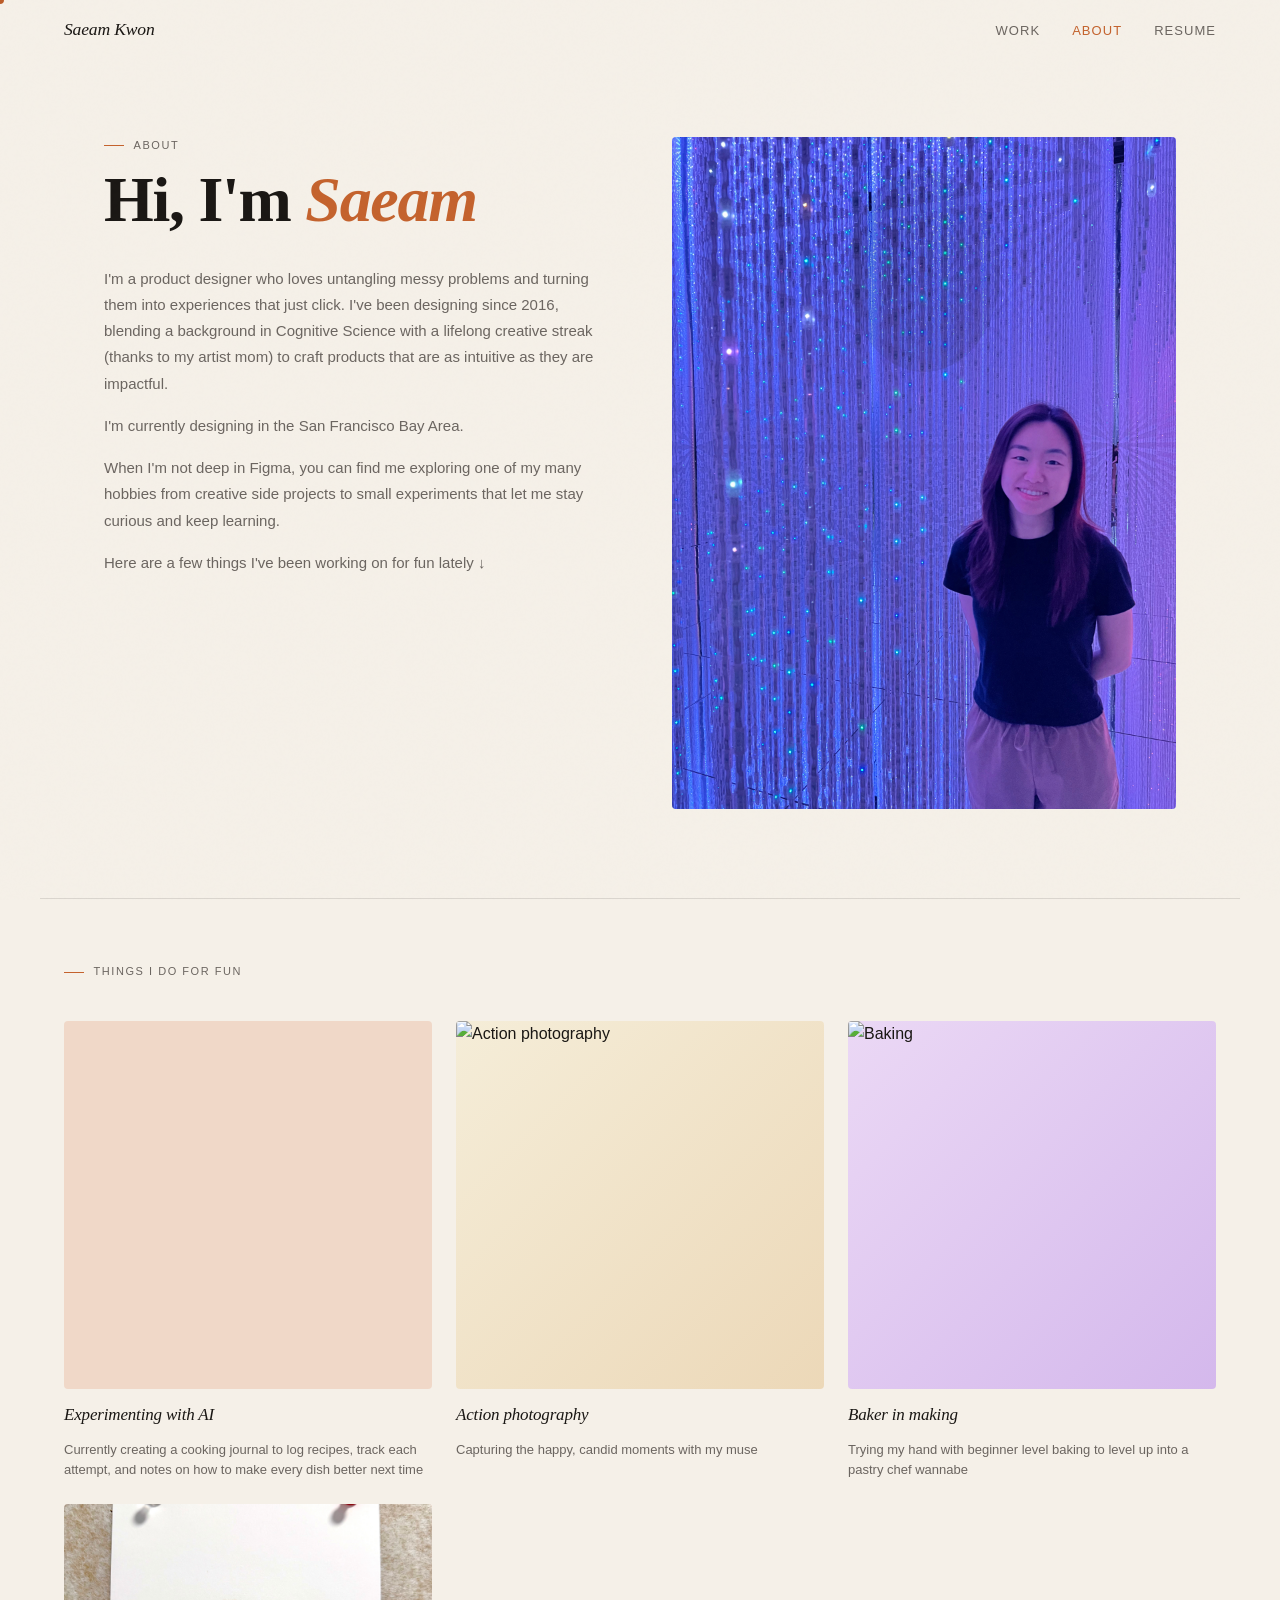
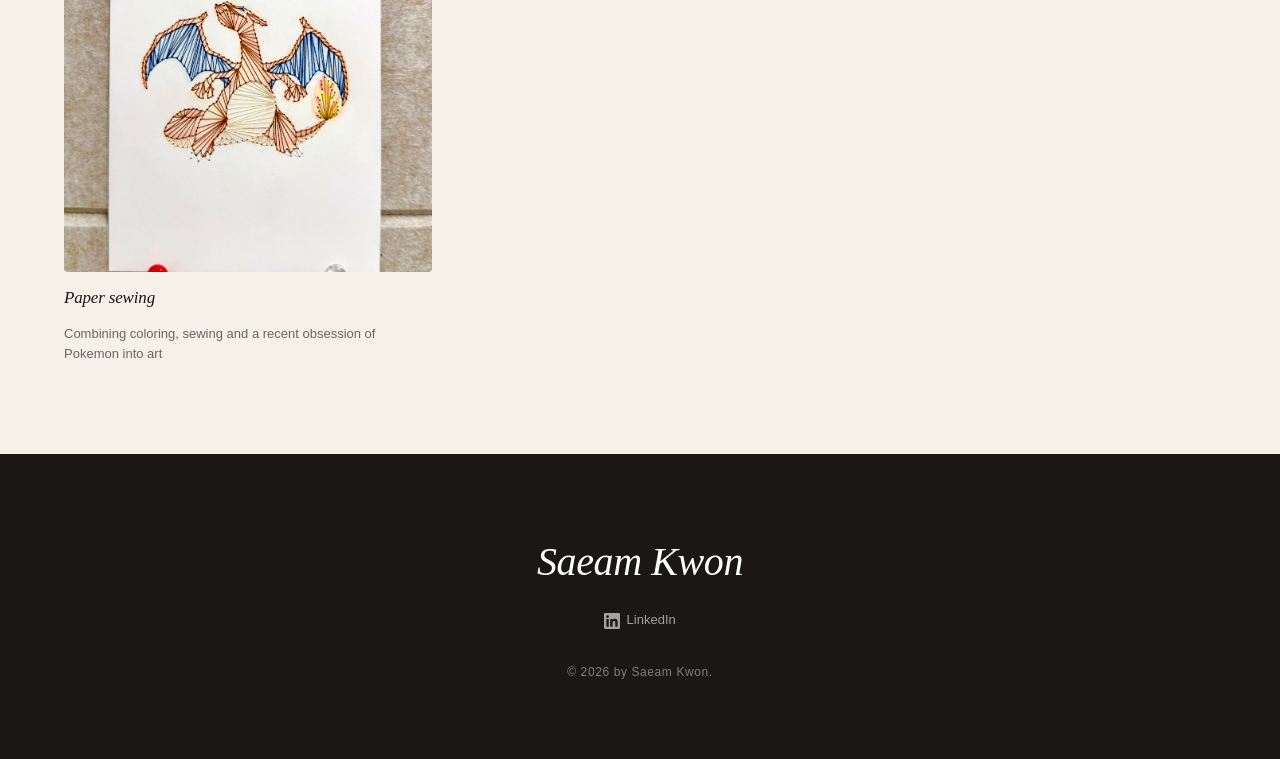
==== about/index.html @ 6da17769 "Convert SPA to multi-page static site with SEO optimization Split the single-page app into separate " ====
<!DOCTYPE html>
<html lang="en">
<head>
<meta charset="UTF-8" />
<meta name="viewport" content="width=device-width, initial-scale=1.0" />
<!-- Google tag (gtag.js) -->
<script async src="https://www.googletagmanager.com/gtag/js?id=G-J75JJMD9X3"></script>
<script>
  window.dataLayer = window.dataLayer || [];
  function gtag(){dataLayer.push(arguments);}
  gtag('js', new Date());
  gtag('config', 'G-J75JJMD9X3');
</script>
<title>About — Saeam Kwon, Product Designer</title>
<meta name="description" content="Product designer specializing in scalable complex product systems with a focus on data-heavy workflows and enterprise platforms. Based in the San Francisco Bay Area.">
<meta property="og:title" content="About — Saeam Kwon, Product Designer">
<meta property="og:description" content="Product designer specializing in scalable complex product systems with a focus on data-heavy workflows and enterprise platforms.">
<meta property="og:url" content="https://saeamkwon.com/about">
<meta property="og:type" content="website">
<link rel="canonical" href="https://saeamkwon.com/about">
<link rel="icon" type="image/svg+xml" href="../assets/favicon.svg">
<link rel="stylesheet" href="../styles/main.css">
</head>
<body>

<div class="cursor" id="cursor"></div>

<div class="mobile-menu" id="mobileMenu">
  <a href="/">Work</a>
  <a href="/about">About</a>
  <a href="https://www.dropbox.com/scl/fi/acd9gxkntgel7m8eg4yvk/Kwon_Saeam_Product_Designer_Resume.pdf?rlkey=7f3dukywzlxysol39kkq1huh7&st=8g2768sp&dl=0" target="_blank">Resume</a>
</div>

<nav id="mainNav">
  <a class="nav-logo" href="/">Saeam Kwon</a>
  <ul class="nav-links">
    <li><a href="/" id="navWork">Work</a></li>
    <li><a href="/about" id="navAbout" class="active">About</a></li>
    <li><a href="https://www.dropbox.com/scl/fi/acd9gxkntgel7m8eg4yvk/Kwon_Saeam_Product_Designer_Resume.pdf?rlkey=7f3dukywzlxysol39kkq1huh7&st=8g2768sp&dl=0" target="_blank">Resume</a></li>
  </ul>
  <button class="hamburger" id="hamburger" aria-label="Menu">
    <span></span><span></span><span></span>
  </button>
</nav>

  <div class="about-hero">
    <div class="about-text-col">
      <div class="section-label" style="margin-top:0">About</div>
      <h1 class="about-headline">Hi, I'm <em>Saeam</em></h1>
      <div class="about-body">
        <p>I'm a product designer who loves untangling messy problems and turning them into experiences that just click. I've been designing since 2016, blending a background in Cognitive Science with a lifelong creative streak (thanks to my artist mom) to craft products that are as intuitive as they are impactful.</p>
        <p>I'm currently designing in the San Francisco Bay Area.</p>
        <p>When I'm not deep in Figma, you can find me exploring one of my many hobbies from creative side projects to small experiments that let me stay curious and keep learning.</p>
        <p>Here are a few things I've been working on for fun lately ↓</p>
      </div>
    </div>
    <div class="about-img-col">
      <div class="about-portrait"><img src="images/profile.jpg" alt="Portrait of Saeam Kwon"></div>
    </div>
  </div>

  <div class="divider"></div>

  <section style="padding-top:clamp(3rem,5vw,4rem);padding-bottom:clamp(4rem,7vw,6rem);">
    <div class="section-inner">
      <div class="section-label reveal">Things I do for fun</div>
      <div class="hobbies-grid">

        <div class="hobby-card reveal reveal-delay-1">
          <div class="hobby-img c1"><video src="images/crumb-journal.mov" autoplay loop muted playsinline></video></div>
          <div class="hobby-name">Experimenting with AI</div>
          <div class="hobby-desc">Currently creating a cooking journal to log recipes, track each attempt, and notes on how to make every dish better next time</div>
        </div>

        <div class="hobby-card reveal reveal-delay-2">
          <div class="hobby-img c2"><img src="images/photography.jpg" alt="Action photography"></div>
          <div class="hobby-name">Action photography</div>
          <div class="hobby-desc">Capturing the happy, candid moments with my muse</div>
        </div>

        <div class="hobby-card reveal reveal-delay-3">
          <div class="hobby-img c3"><img src="images/baking.jpeg" alt="Baking"></div>
          <div class="hobby-name">Baker in making</div>
          <div class="hobby-desc">Trying my hand with beginner level baking to level up into a pastry chef wannabe</div>
        </div>

        <div class="hobby-card reveal reveal-delay-2">
          <div class="hobby-img c5"><img src="images/paper-sewing.jpeg" alt="Paper sewing"></div>
          <div class="hobby-name">Paper sewing</div>
          <div class="hobby-desc">Combining coloring, sewing and a recent obsession of Pokemon into art</div>
        </div>

      </div>
    </div>
  </section>

  <footer>
    <div class="footer-name">Saeam Kwon</div>
    <a class="footer-linkedin" href="https://linkedin.com" target="_blank">
      <svg width="16" height="16" viewBox="0 0 24 24" fill="currentColor"><path d="M20.447 20.452h-3.554v-5.569c0-1.328-.027-3.037-1.852-3.037-1.853 0-2.136 1.445-2.136 2.939v5.667H9.351V9h3.414v1.561h.046c.477-.9 1.637-1.85 3.37-1.85 3.601 0 4.267 2.37 4.267 5.455v6.286zM5.337 7.433a2.062 2.062 0 0 1-2.063-2.065 2.064 2.064 0 1 1 2.063 2.065zm1.782 13.019H3.555V9h3.564v11.452zM22.225 0H1.771C.792 0 0 .774 0 1.729v20.542C0 23.227.792 24 1.771 24h20.451C23.2 24 24 23.227 24 22.271V1.729C24 .774 23.2 0 22.222 0h.003z"/></svg>
      LinkedIn
    </a>
    <p class="footer-copy">© 2026 by Saeam Kwon.</p>
  </footer>

<!-- ══════════ LIGHTBOX ══════════ -->
<div class="lightbox-overlay" id="lightboxOverlay">
  <button class="lightbox-close" id="lightboxClose" aria-label="Close">✕</button>
  <div class="lightbox-content" id="lightboxContent"></div>
</div>

<script src="../scripts/main.js"></script>
</body>
</html>
---- styles/main.css ----
/* ─── RESET & VARIABLES ─────────────────────────────────────── */
*, *::before, *::after { box-sizing: border-box; margin: 0; padding: 0; }

:root {
  --cream:  #F5F0E8;
  --ink:    #1A1714;
  --deep:   #CFC4B6;
  --mid:    #6B6560;
  --accent: #C4622D;
  --line:   rgba(26,23,20,0.12);
  --serif:  Georgia, 'Times New Roman', serif;
  --sans:   -apple-system, BlinkMacSystemFont, 'Segoe UI', Helvetica, Arial, sans-serif;
  --nav-h:  60px;
  --marquee-h: 40px;
}

html { scroll-behavior: smooth; }

body {
  font-family: var(--sans);
  background: var(--cream);
  color: var(--ink);
  font-size: 16px;
  line-height: 1.6;
  overflow-x: hidden;
}

/* noise overlay */
body::before {
  content: '';
  position: fixed; inset: 0;
  background-image: url("data:image/svg+xml,%3Csvg viewBox='0 0 200 200' xmlns='http://www.w3.org/2000/svg'%3E%3Cfilter id='n'%3E%3CfeTurbulence type='fractalNoise' baseFrequency='0.85' numOctaves='4' stitchTiles='stitch'/%3E%3C/filter%3E%3Crect width='100%25' height='100%25' filter='url(%23n)' opacity='0.035'/%3E%3C/svg%3E");
  pointer-events: none; z-index: 9999; opacity: .4;
}

::-webkit-scrollbar { width: 3px; }
::-webkit-scrollbar-track { background: var(--cream); }
::-webkit-scrollbar-thumb { background: var(--accent); }

/* ─── NAV ───────────────────────────────────────────────────── */
nav {
  position: fixed; top: 0; left: 0; right: 0;
  height: var(--nav-h);
  display: flex; align-items: center; justify-content: space-between;
  padding: 0 clamp(1.5rem, 5vw, 4rem);
  z-index: 100;
  transition: background .3s, border-color .3s;
  border-bottom: 1px solid transparent;
}
nav.scrolled {
  background: rgba(245,240,232,.94);
  backdrop-filter: blur(14px);
  -webkit-backdrop-filter: blur(14px);
  border-color: var(--line);
}
.nav-logo {
  font-family: var(--serif);
  font-size: 1.1rem; font-style: italic;
  text-decoration: none; color: var(--ink);
  letter-spacing: -.01em;
}
.nav-links { display: flex; gap: 2rem; list-style: none; }
.nav-links a {
  font-size: .8125rem; font-weight: 500;
  letter-spacing: .08em; text-transform: uppercase;
  text-decoration: none; color: var(--mid);
  position: relative; transition: color .2s;
}
.nav-links a::after {
  content: '';
  position: absolute; bottom: -2px; left: 0; right: 100%;
  height: 1px; background: var(--accent);
  transition: right .25s ease;
}
.nav-links a:hover { color: var(--ink); }
.nav-links a:hover::after { right: 0; }
.nav-links a.active { color: var(--accent); }

.hamburger {
  display: none; flex-direction: column; gap: 5px;
  cursor: pointer; background: none; border: none; padding: 4px;
}
.hamburger span {
  display: block; width: 22px; height: 1.5px;
  background: var(--ink);
  transition: transform .25s, opacity .25s;
}
.hamburger.open span:nth-child(1) { transform: translateY(6.5px) rotate(45deg); }
.hamburger.open span:nth-child(2) { opacity: 0; }
.hamburger.open span:nth-child(3) { transform: translateY(-6.5px) rotate(-45deg); }

.mobile-menu {
  display: none; position: fixed; inset: 0;
  background: var(--cream); z-index: 99;
  flex-direction: column; align-items: center; justify-content: center; gap: 2.5rem;
}
.mobile-menu.open { display: flex; }
.mobile-menu a {
  font-family: var(--serif); font-size: 2.5rem; font-style: italic;
  text-decoration: none; color: var(--ink);
}

/* ─── PAGE WRAPPER ──────────────────────────────────────────── */

/* ─── HERO WRAP ─────────────────────────────────────────────── */
.hero-wrap {
  position: relative;
  width: 100vw;
  left: 0;
  height: calc(100svh - var(--nav-h) - var(--marquee-h));
  margin-top: var(--nav-h);
  display: flex;
  align-items: center;
  overflow: hidden;
}

/* animated mesh gradient */
.hero-wrap::before {
  content: '';
  position: absolute; inset: 0;
  background:
    radial-gradient(ellipse 65% 65% at 12% 18%, rgba(196,98,45,.14) 0%, transparent 68%),
    radial-gradient(ellipse 55% 60% at 88% 75%, rgba(59,91,219,.07) 0%, transparent 65%),
    radial-gradient(ellipse 45% 55% at 55% 52%, rgba(196,98,45,.06) 0%, transparent 60%);
  pointer-events: none; z-index: 0;
}
.hero-wrap::after {
  content: '';
  position: absolute; inset: 0;
  background:
    radial-gradient(ellipse 50% 50% at 75% 20%, rgba(196,98,45,.08) 0%, transparent 60%),
    radial-gradient(ellipse 40% 45% at 25% 80%, rgba(196,98,45,.06) 0%, transparent 55%);
  pointer-events: none; z-index: 0;
}


.hero {
  position: relative; z-index: 1;
  width: 100%; max-width: 860px;
  margin: 0 auto;
  padding: 0 clamp(1.5rem, 5vw, 4rem);
  display: flex; flex-direction: column;
  align-items: flex-start; justify-content: center;
}

.hero-scroll-cue {
  position: absolute; bottom: 1.5rem; left: 50%;
  transform: translateX(-50%);
  display: flex; flex-direction: column; align-items: center; gap: .4rem;
  opacity: 0; animation: fadeIn 1s 1.3s forwards; z-index: 2;
}
.hero-scroll-cue span {
  font-size: .625rem; letter-spacing: .14em;
  text-transform: uppercase; color: var(--mid);
}
.scroll-line {
  width: 1px; height: 36px;
  background: linear-gradient(to bottom, var(--mid), transparent);
  animation: scrollPulse 2.2s ease-in-out infinite;
}
@keyframes scrollPulse {
  0%,100% { opacity: .35; transform: scaleY(1); transform-origin: top; }
  50%     { opacity: .9;  transform: scaleY(1.2); transform-origin: top; }
}

/* ─── HERO TEXT ─────────────────────────────────────────────── */
.hero-eyebrow {
  display: inline-flex; align-items: center; gap: .5rem;
  font-size: .75rem; letter-spacing: .12em; text-transform: uppercase;
  color: var(--mid); margin-bottom: 1.5rem;
  opacity: 0; animation: fadeUp .6s .15s forwards;
}
.hero-eyebrow::before {
  content: ''; display: block; width: 24px; height: 1px; background: var(--accent);
}
.hero-name {
  font-family: var(--serif);
  font-size: clamp(2rem, 5.5vw, 6.5rem);
  line-height: 1.02; letter-spacing: -.02em;
  margin-bottom: 1.75rem;
  white-space: nowrap;
  opacity: 0; animation: fadeUp .7s .25s forwards;
}
.hero-name em { font-style: italic; color: var(--accent); }
.hero-desc {
  font-size: clamp(.9375rem, 1.2vw, 1.0625rem);
  color: var(--mid); line-height: 1.7;
  max-width: 560px; margin-bottom: 2.5rem;
  font-weight: 300;
  opacity: 0; animation: fadeUp .7s .4s forwards;
}
.hero-location {
  display: flex; align-items: center; gap: .4rem;
  font-size: .8125rem; color: var(--mid);
  opacity: 0; animation: fadeUp .7s .5s forwards;
}

/* ─── MARQUEE ───────────────────────────────────────────────── */
.marquee-bar {
  height: var(--marquee-h);
  overflow: hidden; background: var(--ink);
  display: flex; align-items: center;
  border-top: 1px solid rgba(255,255,255,.04);
}
.marquee-track {
  display: flex; gap: 3.5rem;
  width: max-content;
  animation: marquee 24s linear infinite;
}
.marquee-track span {
  font-size: .6875rem; font-weight: 500;
  letter-spacing: .1em; text-transform: uppercase;
  color: rgba(255,255,255,.5); white-space: nowrap;
}
.marquee-track span.dot { color: var(--accent); }
@keyframes marquee {
  from { transform: translateX(0); }
  to   { transform: translateX(-50%); }
}

/* ─── SECTION SHARED ────────────────────────────────────────── */
section { padding: clamp(4rem, 8vw, 7rem) clamp(1.5rem, 5vw, 4rem); }
.section-inner { max-width: 1200px; margin: 0 auto; }
.section-label {
  font-size: .6875rem; letter-spacing: .14em; text-transform: uppercase;
  color: var(--mid); margin-bottom: .75rem;
  display: flex; align-items: center; gap: .6rem;
}
.section-label::before {
  content: ''; display: block; width: 20px; height: 1px; background: var(--accent);
}

/* ─── WORK GRID ─────────────────────────────────────────────── */
.work-section { background: white; }
.work-header {
  display: flex; align-items: flex-end; justify-content: space-between;
  gap: 2rem; flex-wrap: wrap;
}
.work-h2 {
  font-family: var(--serif);
  font-size: clamp(2rem, 4vw, 3rem);
  letter-spacing: -.02em; line-height: 1.05; margin-top: .5rem;
}
.work-count { font-size: .75rem; color: var(--mid); letter-spacing: .06em; padding-bottom: .25rem; }

.work-grid {
  display: grid; grid-template-columns: 1fr;
  gap: 1.25rem;
  margin-top: 3rem;
}

.work-card {
  background: white;
  display: grid; grid-template-columns: 2fr 3fr;
  cursor: pointer; text-decoration: none; color: inherit;
  overflow: hidden;
  border: 1px solid var(--line);
  border-radius: 6px;
  transition: background .2s, box-shadow .3s;
  min-height: 340px;
}
.work-card:hover {
  background: #FAFAFA;
  box-shadow: 0 12px 48px rgba(26,23,20,.08);
  z-index: 2; position: relative;
}
.work-card:hover .card-arrow { transform: translate(3px,-3px); }
.work-card:hover .card-img-inner { transform: scale(1.04); }

.card-content {
  padding: clamp(1.5rem, 3vw, 2.5rem);
  display: flex; flex-direction: column; justify-content: space-between;
}
.card-company {
  font-size: .6875rem; letter-spacing: .12em; text-transform: uppercase;
  color: var(--accent); margin-bottom: .5rem;
}
.card-title {
  font-family: var(--serif);
  font-size: clamp(1.05rem, 1.8vw, 1.4rem);
  line-height: 1.25; letter-spacing: -.01em; margin-bottom: 1rem;
}
.card-desc {
  font-size: .875rem; color: var(--mid);
  line-height: 1.65; font-weight: 300; flex: 1; margin-bottom: 1.5rem;
}
.card-footer {
  display: flex; align-items: center; justify-content: space-between;
}
.card-cta {
  font-size: .75rem; font-weight: 600;
  letter-spacing: .08em; text-transform: uppercase; color: var(--ink);
}
.card-arrow {
  width: 32px; height: 32px; border: 1px solid var(--line);
  border-radius: 50%; display: grid; place-items: center;
  transition: transform .2s; flex-shrink: 0;
}

/* CSS placeholder "images" — colored blocks with inner content */
.card-img {
  overflow: hidden; height: 100%;
  display: flex; align-items: center; justify-content: center;
}
.card-img-inner {
  width: 100%; height: 100%;
  transition: transform .45s ease;
  display: flex; align-items: center; justify-content: center;
  padding: 1.5rem;
}
.card-img-inner:has(img) {
  padding: 0;
}
.card-img-inner img {
  width: 100%; height: 100%;
  object-fit: cover;
}
/* Each card gets a distinct palette */
.work-card:nth-child(1) .card-img { background: #DDE4F0; }
.work-card:nth-child(2) .card-img { background: #D8EBD8; }
.work-card:nth-child(3) .card-img { background: #F0E4DA; }
.work-card:nth-child(4) .card-img { background: #E4DAF0; }

/* Decorative screen mockup shapes inside each card */
.card-mockup {
  width: 100%; max-width: 200px;
  display: flex; flex-direction: column; gap: 6px;
  opacity: .7;
}
.mock-bar {
  height: 10px; border-radius: 3px;
  background: rgba(26,23,20,.15);
}
.mock-bar.wide  { width: 90%; }
.mock-bar.med   { width: 65%; }
.mock-bar.short { width: 40%; }
.mock-box {
  height: 70px; border-radius: 4px;
  background: rgba(26,23,20,.1);
  margin: 4px 0;
}
.mock-box.tall { height: 100px; }
.mock-row { display: flex; gap: 6px; }
.mock-pill {
  height: 24px; border-radius: 12px; flex: 1;
  background: rgba(26,23,20,.12);
}

/* ─── HOBBIES ───────────────────────────────────────────────── */
.hobbies-grid {
  display: grid; grid-template-columns: repeat(3, 1fr);
  gap: 1.5rem; margin-top: 2.5rem;
}
.hobby-card { display: flex; flex-direction: column; gap: .75rem; }
.hobby-img {
  aspect-ratio: 1/1; overflow: hidden;
  border-radius: 4px;
  display: flex; align-items: center; justify-content: center;
  transition: transform .4s ease;
  position: relative;
}
.hobby-card:hover .hobby-img { transform: scale(1.02); }

/* placeholder colors per hobby */
.hobby-img.c1 { background: #F0D8C8; }
.hobby-img.c2 { background: linear-gradient(135deg, #F5EDD8, #ECD8B8); }
.hobby-img.c3 { background: linear-gradient(135deg, #EBD8F5, #D4B8EC); }
.hobby-img.c4 { background: linear-gradient(135deg, #D8F5E4, #B8ECD0); }
.hobby-img.c5 { background: linear-gradient(135deg, #F5D8D8, #ECB8B8); }
.hobby-img.c6 { background: linear-gradient(135deg, #F5F0D8, #ECE4B8); }

.hobby-img img {
  width: 100%; height: 100%; object-fit: cover;
  position: absolute; top: 0; left: 0;
}
.hobby-img video {
  width: 100%; height: 100%; object-fit: contain;
  position: absolute; top: 0; left: 0;
}
.hobby-icon {
  font-size: 2rem; opacity: .45;
  position: absolute; z-index: 1;
}
.hobby-name {
  font-family: var(--serif); font-size: 1.0625rem; font-style: italic;
  letter-spacing: -.01em;
}
.hobby-desc { font-size: .8125rem; color: var(--mid); font-weight: 300; line-height: 1.55; }

/* ─── ABOUT ─────────────────────────────────────────────────── */
.about-hero {
  padding-top: calc(var(--nav-h) + clamp(3rem, 6vw, 5rem));
  padding-bottom: clamp(4rem, 7vw, 6rem);
  padding-left: clamp(1.5rem, 5vw, 4rem);
  padding-right: clamp(1.5rem, 5vw, 4rem);
  max-width: 1200px; margin: 0 auto;
  display: grid; grid-template-columns: 1fr 1fr;
  gap: 4rem; align-items: start;
}
.about-headline {
  font-family: var(--serif);
  font-size: clamp(2.5rem, 5vw, 4rem);
  line-height: 1.05; letter-spacing: -.02em; margin-bottom: 2rem;
}
.about-headline em { font-style: italic; color: var(--accent); }
.about-body {
  display: flex; flex-direction: column; gap: 1rem;
  font-size: clamp(.9375rem, 1.1vw, 1rem);
  color: var(--mid); font-weight: 300; line-height: 1.75;
}
.about-img-col {
  position: sticky; top: calc(var(--nav-h) + 2rem);
}
/* CSS placeholder portrait */
.about-portrait {
  width: 100%; aspect-ratio: 3/4; border-radius: 4px;
  background: linear-gradient(160deg, #D8E8F5 0%, #C4D8EC 40%, #B8CCDD 100%);
  display: flex; align-items: flex-end; justify-content: center;
  overflow: hidden; position: relative;
}
.about-portrait img {
  width: 100%; height: 100%; object-fit: cover;
  position: absolute; top: 0; left: 0;
}
.about-portrait::before {
  /* abstract person silhouette suggestion */
  content: '';
  position: absolute; bottom: 0;
  width: 55%; height: 70%;
  background: rgba(26,23,20,.08);
  border-radius: 50% 50% 0 0 / 40% 40% 0 0;
}
.about-portrait::after {
  content: '';
  position: absolute; bottom: 65%;
  width: 30%; height: 30%;
  background: rgba(26,23,20,.1);
  border-radius: 50%;
}

.divider { height: 1px; background: var(--line); max-width: 1200px; margin: 0 auto; }

/* ─── CASE STUDY ────────────────────────────────────────────── */

/* ── Back link ── */
.cs-back {
  display: inline-flex; align-items: center; gap: .5rem;
  font-size: .75rem; font-weight: 500; letter-spacing: .08em; text-transform: uppercase;
  color: var(--mid); text-decoration: none;
  transition: color .2s, gap .2s;
}
.cs-back:hover { color: var(--accent); gap: .75rem; }
.cs-back::before { content: '←'; }

/* ── Hero — full-bleed with mesh gradient like homepage ── */
.cs-hero-wrap {
  position: relative;
  overflow: hidden;
  padding-top: var(--nav-h);
  background: var(--cream);
}
.cs-hero-wrap::before {
  content: '';
  position: absolute; inset: 0;
  background:
    radial-gradient(ellipse 60% 80% at 80% 30%, rgba(59,91,219,.08) 0%, transparent 65%),
    radial-gradient(ellipse 50% 60% at 10% 70%, rgba(196,98,45,.10) 0%, transparent 60%),
    radial-gradient(ellipse 40% 50% at 50% 50%, rgba(196,98,45,.05) 0%, transparent 55%);
  pointer-events: none; z-index: 0;
}
/* SVG mockup background layer — sits between gradient and text */
.cs-hero-bg-svg {
  position: absolute;
  inset: 0;
  z-index: 1;
  pointer-events: none;
  overflow: hidden;
}
.cs-hero-bg-svg img {
  width: 100%;
  height: 100%;
  object-fit: cover;
  opacity: 1;
}

.cs-hero {
  position: relative; z-index: 2;
  padding: clamp(2rem,4vw,3.5rem) clamp(1.5rem,5vw,4rem) clamp(3rem,6vw,5rem);
  max-width: 1200px; margin: 0 auto;
  display: grid; grid-template-columns: 1fr 1fr;
  gap: 4rem; align-items: center;
}
.cs-company {
  font-size: .6875rem; letter-spacing: .14em; text-transform: uppercase;
  color: var(--accent); margin-bottom: .85rem;
  display: flex; align-items: center; gap: .6rem;
}
.cs-company::before { content: ''; display: block; width: 20px; height: 1px; background: var(--accent); }
.cs-title {
  font-family: var(--serif);
  font-size: clamp(2rem, 4vw, 3.5rem);
  line-height: 1.08; letter-spacing: -.03em;
  margin-bottom: 2rem;
}
.cs-meta {
  display: flex; flex-direction: column; gap: .5rem;
  font-size: .8125rem; color: var(--mid); font-weight: 300;
  border-top: 1px solid var(--line); padding-top: 1.25rem;
}
.cs-meta-row { display: flex; gap: .75rem; align-items: baseline; }
.cs-meta-label {
  font-weight: 500; color: var(--ink); min-width: 80px;
  font-size: .6875rem; letter-spacing: .06em; text-transform: uppercase;
}

/* Hero mockup panel */
.cs-hero-visual {
  background: white;
  border: 1px solid var(--line);
  border-radius: 10px;
  padding: 1.75rem;
  display: flex; flex-direction: column; gap: 12px;
  min-height: 320px; justify-content: center;
  box-shadow: 0 8px 40px rgba(26,23,20,.07), 0 2px 8px rgba(26,23,20,.04);
}
.cs-hero-visual:has(.cs-img-placeholder),
.cs-hero-visual:has(.cs-video-placeholder) {
  background: transparent;
  border: none;
  padding: 0;
  min-height: 0;
  box-shadow: none;
  gap: 0;
  display: block;
}
.cs-hero-visual .cs-img-placeholder {
  max-height: 480px;
}
.cs-hero-visual .cs-img-placeholder img {
  width: auto;
  max-width: 100%;
  max-height: 480px;
  margin: 0 auto;
}
.cs-hero-screen {
  background: #F8F9FF; border-radius: 8px;
  padding: 1.125rem; display: flex; flex-direction: column; gap: 9px;
  border: 1px solid rgba(59,91,219,.1);
}
.cs-screen-bar { height: 7px; border-radius: 3px; background: #E2E7F5; }
.cs-screen-bar.w90 { width: 90%; }
.cs-screen-bar.w60 { width: 60%; }
.cs-screen-bar.w40 { width: 40%; }
.cs-screen-pill {
  height: 26px; border-radius: 13px; background: #3B5BDB; width: 110px;
}
.cs-screen-box { height: 48px; border-radius: 5px; background: #EEF1FF; }

/* ── Summary strip ── */
.cs-summary {
  background: white;
  border-top: 1px solid var(--line);
  border-bottom: 1px solid var(--line);
  padding: clamp(2.5rem,5vw,4.5rem) clamp(1.5rem,5vw,4rem);
}
.cs-summary-inner {
  max-width: 1200px; margin: 0 auto;
  display: grid; grid-template-columns: 2fr 1fr 1fr 1fr;
  gap: 3rem; align-items: start;
}
.cs-summary-text {
  font-size: .9375rem; color: var(--mid); font-weight: 300; line-height: 1.8;
  border-right: 1px solid var(--line); padding-right: 3rem;
}
.cs-stat { display: flex; flex-direction: column; gap: .35rem; }
.cs-stat-num {
  font-family: var(--serif); font-size: clamp(2.25rem,4vw,3.25rem);
  letter-spacing: -.04em; line-height: 1; color: var(--ink);
}
.cs-stat-num em { font-style: normal; color: var(--accent); }
.cs-stat-label { font-size: .775rem; color: var(--mid); font-weight: 300; line-height: 1.45; }

/* ── Numbered section heading ── */
.cs-section {
  padding: clamp(3.5rem,7vw,6rem) clamp(1.5rem,5vw,4rem);
  max-width: 1200px; margin: 0 auto;
}
.cs-section-num {
  font-size: .625rem; letter-spacing: .18em; text-transform: uppercase;
  color: var(--accent); margin-bottom: .6rem;
  display: flex; align-items: center; gap: .6rem;
}
.cs-section-num::before { content: ''; display: block; width: 20px; height: 1px; background: var(--accent); }
.cs-h2 {
  font-family: var(--serif);
  font-size: clamp(1.625rem,3vw,2.5rem);
  letter-spacing: -.025em; line-height: 1.12; margin-bottom: 1.75rem;
}
.cs-body {
  font-size: .9375rem; color: var(--mid); font-weight: 300;
  line-height: 1.8; max-width: 680px;
}
.cs-body p + p { margin-top: 1rem; }

/* ── Two-col layout ── */
.cs-two-col {
  display: grid; grid-template-columns: 1fr 1fr;
  gap: clamp(2rem,4vw,4.5rem); align-items: stretch;
  margin-top: 2.5rem;
}
.cs-col-label {
  font-size: .6875rem; font-weight: 500; letter-spacing: .12em; text-transform: uppercase;
  color: var(--ink); margin-bottom: .85rem;
  padding-bottom: .6rem; border-bottom: 1px solid var(--line);
}
.cs-list {
  list-style: none; display: flex; flex-direction: column; gap: .75rem;
  font-size: .9rem; color: var(--mid); font-weight: 300; line-height: 1.65;
}
.cs-list li { padding-left: 1.25rem; position: relative; }
.cs-list li::before {
  content: '→'; position: absolute; left: 0;
  color: var(--accent); font-size: .7rem; top: .2em;
}

/* ── Flow diagram ── */
.cs-flow {
  display: flex; align-items: center;
  flex-wrap: wrap; gap: .6rem 0;
  margin: 2rem 0;
  background: #F8F6F2; border-radius: 8px; padding: 1.5rem 1.75rem;
  border: 1px solid var(--line);
}
.cs-flow-box {
  background: white; border: 1px solid var(--line);
  border-radius: 20px; padding: .45rem 1rem;
  font-size: .75rem; font-weight: 500; color: var(--ink);
  white-space: nowrap;
  box-shadow: 0 1px 4px rgba(26,23,20,.06);
}
.cs-flow-box.highlight {
  background: var(--accent); color: white;
  border-color: var(--accent);
  box-shadow: 0 2px 10px rgba(196,98,45,.25);
}
.cs-flow-arrow {
  font-size: .65rem; color: rgba(26,23,20,.3); padding: 0 .5rem; flex-shrink: 0;
}

/* ── Callout banner ── */
.cs-banner {
  padding: clamp(2rem,4vw,3rem) clamp(1.5rem,5vw,4rem);
  margin: 0;
}
.cs-banner-inner {
  position: relative; z-index: 1;
  max-width: 1200px; margin: 0 auto;
  background: var(--deep);
  border-radius: 10px;
  padding: clamp(3rem,6vw,5rem) clamp(2rem,5vw,4rem);
  text-align: center;
  overflow: hidden;
  color: var(--ink);
}
.cs-banner-inner::before {
  content: '';
  position: absolute; inset: 0;
  background:
    radial-gradient(ellipse 60% 80% at 20% 50%, rgba(196,98,45,.12) 0%, transparent 65%),
    radial-gradient(ellipse 50% 60% at 80% 40%, rgba(59,91,219,.08) 0%, transparent 60%);
  pointer-events: none;
}
.cs-banner-quote {
  font-family: var(--serif); font-style: italic;
  font-size: clamp(1.625rem,3.5vw,2.75rem);
  line-height: 1.25; letter-spacing: -.025em;
  margin-bottom: 1.25rem;
}
.cs-banner-sub {
  font-size: .8125rem; color: rgba(26,23,20,.5);
  font-weight: 300; letter-spacing: .04em;
  margin-bottom: 1.25rem;
}

/* ── Design change block ── */
.cs-change {
  padding: clamp(3rem,5vw,4.5rem) clamp(1.5rem,5vw,4rem);
  max-width: 1200px; margin: 0 auto;
}
.cs-change + .cs-change { padding-top: 0; }
.cs-change-label {
  font-size: .625rem; letter-spacing: .18em; text-transform: uppercase;
  color: var(--accent); margin-bottom: .6rem;
  display: flex; align-items: center; gap: .6rem;
}
.cs-change-label::before { content: ''; display: block; width: 20px; height: 1px; background: var(--accent); }
.cs-change-h3 {
  font-family: var(--serif);
  font-size: clamp(1.375rem,2.5vw,2rem);
  letter-spacing: -.025em; line-height: 1.15; margin-bottom: 1rem;
}
.cs-change-desc {
  font-size: .9rem; color: var(--mid); font-weight: 300; line-height: 1.8;
  max-width: 620px; margin-bottom: 2rem;
}

/* ── Before / After panels ── */
.cs-before-after {
  display: grid; grid-template-columns: 1fr 1fr;
  gap: 1.25rem; margin: 1.5rem 0;
}
.cs-ba-panel {
  border-radius: 8px; border: 1px solid var(--line);
  overflow: hidden;
  box-shadow: 0 2px 12px rgba(26,23,20,.05);
  transition: box-shadow .25s;
}
.cs-ba-panel:hover { box-shadow: 0 6px 24px rgba(26,23,20,.09); }
.cs-ba-label {
  font-size: .625rem; font-weight: 600; letter-spacing: .14em; text-transform: uppercase;
  padding: .7rem 1.125rem; background: #F5F0E8; color: var(--mid);
  border-bottom: 1px solid var(--line);
}
.cs-ba-label.after {
  background: #EEF1FF; color: #3B5BDB;
}
.cs-ba-body {
  background: white; padding: 1.375rem;
  display: flex; flex-direction: column; gap: 9px; min-height: 130px;
}
.cs-ba-bar { height: 7px; border-radius: 3px; background: #E8EDF5; }
.cs-ba-bar.w80 { width: 80%; }
.cs-ba-bar.w55 { width: 55%; }
.cs-ba-bar.w35 { width: 35%; }
.cs-ba-box { height: 34px; border-radius: 5px; background: #F0F3FF; }
.cs-ba-box.active { background: rgba(59,91,219,.12); }
.cs-ba-pill { height: 24px; width: 96px; border-radius: 12px; background: #3B5BDB; }

/* ── Media placeholders ── */
.cs-media {
  border-radius: 10px;
  border: 1px solid var(--line);
  overflow: hidden;
  box-shadow: 0 2px 8px rgba(26,23,20,.04);
  transition: box-shadow .3s, transform .3s;
}
.cs-media:hover {
  box-shadow: 0 8px 32px rgba(26,23,20,.1);
  transform: translateY(-2px);
}
.cs-media.clickable { cursor: zoom-in; }

.cs-video-placeholder {
  background: #F0EDE8;
  border: 2px dashed rgba(26,23,20,.15);
  border-radius: 10px;
  display: flex; flex-direction: column;
  align-items: center; justify-content: center;
  gap: .5rem;
  color: var(--mid);
  overflow: hidden;
  transition: box-shadow .3s, transform .3s;
}
.cs-video-placeholder.cs-media {
  border: 1px solid var(--line);
  background: #F0EDE8;
}
.cs-video-placeholder video {
  width: 100%; height: auto;
  display: block;
}
.cs-video-placeholder .placeholder-icon { font-size: 2rem; opacity: .4; }
.cs-video-placeholder .placeholder-label {
  font-size: .75rem; font-weight: 500; letter-spacing: .06em;
  text-transform: uppercase; opacity: .5;
}

.cs-img-placeholder {
  background: #F0EDE8;
  border: 2px dashed rgba(26,23,20,.15);
  border-radius: 10px;
  aspect-ratio: 4/3;
  display: flex; flex-direction: column;
  align-items: center; justify-content: center;
  gap: .5rem;
  color: var(--mid);
  overflow: hidden;
  transition: box-shadow .3s, transform .3s;
}
.cs-img-placeholder.cs-media {
  border: 1px solid var(--line);
  background: #F0EDE8;
}
.cs-img-placeholder img {
  width: 100%; height: auto;
  display: block;
  border-radius: inherit;
}
.cs-img-placeholder:has(img) {
  aspect-ratio: auto !important;
  background: transparent !important;
  border: 2px dashed transparent;
  min-height: 0 !important;
  display: block;
  padding: 0;
  gap: 0;
}
.cs-img-placeholder.cs-media:has(img) {
  border: 1px solid var(--line);
  background: transparent !important;
}
.cs-img-placeholder.cs-media.transparent:has(img) {
  border: none;
  box-shadow: none;
}
#page-case-driver .cs-img-placeholder:has(img),
#page-case-driver .cs-video-placeholder:has(video) { max-width: 320px; margin-left: auto; margin-right: auto; }
#page-case-driver .cs-img-gallery .cs-img-placeholder:has(img) { max-width: none; margin-left: 0; margin-right: 0; }
#page-case-driver .cs-img-placeholder.transparent:has(img) { max-width: none; margin-left: 0; margin-right: 0; }
#page-case-driver .cs-img-gallery.gallery-small .cs-img-placeholder:has(img) { max-width: 320px; margin-left: auto; margin-right: auto; }
.cs-img-placeholder .placeholder-icon { font-size: 1.75rem; opacity: .4; }
.cs-img-placeholder .placeholder-label {
  font-size: .7rem; font-weight: 500; letter-spacing: .06em;
  text-transform: uppercase; opacity: .5;
}

.cs-img-gallery {
  display: grid; grid-template-columns: repeat(2, 1fr);
  gap: 2rem; margin-top: 1.5rem;
}
.cs-img-gallery .cs-img-placeholder { aspect-ratio: 4/3; }
.cs-img-gallery .cs-img-placeholder:has(img) { aspect-ratio: auto !important; }

/* ── Lightbox ── */
.lightbox-overlay {
  display: none; position: fixed; inset: 0; z-index: 300;
  background: rgba(26,23,20,.8);
  backdrop-filter: blur(8px);
  -webkit-backdrop-filter: blur(8px);
  align-items: center; justify-content: center;
  cursor: zoom-out;
  padding: clamp(1.5rem,4vw,3rem);
}
.lightbox-overlay.open { display: flex; }
.lightbox-content {
  max-width: 90vw; max-height: 90vh;
  border-radius: 10px;
  overflow: hidden;
  box-shadow: 0 24px 80px rgba(26,23,20,.4);
  animation: lightboxIn .25s ease;
}
.lightbox-content img,
.lightbox-content video {
  display: block;
  max-width: 90vw; max-height: 90vh;
  object-fit: contain;
}
.lightbox-close {
  position: fixed; top: 1.25rem; right: 1.5rem;
  width: 36px; height: 36px;
  background: rgba(255,255,255,.15);
  border: 1px solid rgba(255,255,255,.2);
  border-radius: 50%;
  color: white; font-size: 1.25rem;
  display: grid; place-items: center;
  cursor: pointer; z-index: 301;
  transition: background .2s;
}
.lightbox-close:hover { background: rgba(255,255,255,.3); }
@keyframes lightboxIn {
  from { opacity: 0; transform: scale(.95); }
  to   { opacity: 1; transform: scale(1); }
}

/* ── Impact strips ── */
.cs-impact {
  padding: clamp(1.5rem,3vw,2.5rem) clamp(1.5rem,5vw,4rem);
  margin: 0;
}
.cs-impact-inner {
  position: relative; z-index: 1;
  max-width: 1200px; margin: 0 auto;
  background: var(--deep);
  border-radius: 10px;
  padding: clamp(2.5rem,5vw,4rem) clamp(2rem,4vw,3rem);
  overflow: hidden;
}
.cs-impact-inner::before {
  content: '';
  position: absolute; inset: 0;
  background: radial-gradient(ellipse 50% 100% at 0% 50%, rgba(196,98,45,.1) 0%, transparent 65%);
  pointer-events: none;
}
.cs-impact-label {
  font-size: .625rem; letter-spacing: .18em; text-transform: uppercase;
  color: rgba(26,23,20,.65); margin-bottom: 2rem;
  display: flex; align-items: center; gap: .6rem;
}
.cs-impact-label::before { content: ''; display: block; width: 20px; height: 1px; background: var(--accent); }
.cs-impact-stats { display: flex; gap: clamp(2.5rem,6vw,6rem); flex-wrap: wrap; }
.cs-impact-stat { display: flex; flex-direction: column; gap: .4rem; }
.cs-impact-num {
  font-family: var(--serif); color: var(--ink);
  font-size: clamp(2.25rem,5vw,4rem); letter-spacing: -.04em; line-height: 1;
}
.cs-impact-num em { font-style: normal; color: var(--accent); }
.cs-impact-desc {
  font-size: .775rem; color: rgba(26,23,20,.75);
  font-weight: 300; max-width: 180px; line-height: 1.5;
}

/* ── Insight cards ── */
.cs-insights {
  display: grid; grid-template-columns: 1fr 1fr;
  gap: 1.25rem; margin-top: 1.75rem;
}
.cs-insight-card {
  background: white; border: 1px solid var(--line);
  border-radius: 8px; padding: 1.75rem;
  transition: box-shadow .25s, transform .25s;
}
.cs-insight-card:hover {
  box-shadow: 0 6px 28px rgba(26,23,20,.08);
  transform: translateY(-2px);
}
.cs-insight-tag {
  font-size: .625rem; font-weight: 600; letter-spacing: .14em; text-transform: uppercase;
  color: var(--accent); margin-bottom: .85rem;
}
.cs-insight-text { font-size: .875rem; color: var(--mid); font-weight: 300; line-height: 1.7; }

/* ── Constraints grid ── */
.cs-constraints {
  display: grid; grid-template-columns: 1fr 1fr 1fr;
  gap: 1.25rem; margin-top: 1.75rem;
}
.cs-constraint {
  background: white;
  border: 1px solid var(--line);
  border-top: 2px solid var(--accent);
  border-radius: 0 0 6px 6px;
  padding: 1.25rem;
  font-size: .875rem; color: var(--mid); font-weight: 300; line-height: 1.65;
  transition: box-shadow .2s;
}
.cs-constraint:hover { box-shadow: 0 4px 16px rgba(26,23,20,.07); }
.cs-constraint strong {
  display: block; color: var(--ink); font-weight: 600;
  margin-bottom: .4rem; font-size: .8rem;
  letter-spacing: .04em; text-transform: uppercase;
}

/* ── Reflection ── */
.cs-reflection {
  background: var(--cream);
  padding: clamp(3.5rem,7vw,6rem) clamp(1.5rem,5vw,4rem);
  max-width: 1200px; margin: 0 auto;
}
.cs-reflection-inner {
  margin: 0 auto;
}


/* ─── PASSWORD MODAL ────────────────────────────────────────── */
.pw-overlay {
  display: none;
  position: fixed; inset: 0; z-index: 200;
  background: rgba(26,23,20,.55);
  backdrop-filter: blur(6px);
  -webkit-backdrop-filter: blur(6px);
  align-items: center; justify-content: center;
}
.pw-overlay.open { display: flex; }
.pw-modal {
  background: var(--cream);
  border-radius: 10px;
  padding: 2.5rem;
  width: min(420px, calc(100vw - 3rem));
  box-shadow: 0 24px 80px rgba(26,23,20,.25);
  display: flex; flex-direction: column; gap: 1.25rem;
}
.pw-eyebrow {
  font-size: .625rem; letter-spacing: .18em; text-transform: uppercase;
  color: var(--accent); display: flex; align-items: center; gap: .5rem;
}
.pw-eyebrow::before { content: ''; display: block; width: 16px; height: 1px; background: var(--accent); }
.pw-title {
  font-family: var(--serif); font-size: 1.5rem;
  letter-spacing: -.02em; line-height: 1.2;
}
.pw-desc { font-size: .875rem; color: var(--mid); font-weight: 300; line-height: 1.6; }
.pw-input-wrap { position: relative; }
.pw-input {
  width: 100%; padding: .75rem 1rem;
  border: 1px solid var(--line); border-radius: 6px;
  font-family: var(--sans); font-size: .9375rem;
  background: white; color: var(--ink);
  outline: none; transition: border-color .2s;
  letter-spacing: .04em;
}
.pw-input:focus { border-color: var(--accent); }
.pw-input.error { border-color: #C4622D; animation: shake .3s ease; }
.pw-error {
  font-size: .775rem; color: var(--accent);
  display: none; margin-top: -.5rem;
}
.pw-error.show { display: block; }
.pw-actions { display: flex; gap: .75rem; }
.pw-submit {
  flex: 1; padding: .75rem 1.25rem;
  background: var(--ink); color: var(--cream);
  border: none; border-radius: 6px;
  font-family: var(--sans); font-size: .8125rem; font-weight: 500;
  letter-spacing: .06em; text-transform: uppercase;
  cursor: pointer; transition: background .2s;
}
.pw-submit:hover { background: var(--accent); }
.pw-cancel {
  padding: .75rem 1.25rem;
  background: none; color: var(--mid);
  border: 1px solid var(--line); border-radius: 6px;
  font-family: var(--sans); font-size: .8125rem;
  cursor: pointer; transition: color .2s, border-color .2s;
}
.pw-cancel:hover { color: var(--ink); border-color: var(--ink); }
@keyframes shake {
  0%,100% { transform: translateX(0); }
  25%      { transform: translateX(-6px); }
  75%      { transform: translateX(6px); }
}

/* ─── FOOTER ────────────────────────────────────────────────── */
footer {
  background: var(--ink); color: white;
  padding: clamp(3rem, 6vw, 5rem) clamp(1.5rem, 5vw, 4rem);
  text-align: center;
}
.footer-name {
  font-family: var(--serif); font-style: italic;
  font-size: clamp(1.5rem, 4vw, 2.5rem);
  letter-spacing: -.01em; margin-bottom: 1rem;
}
.footer-linkedin {
  display: inline-flex; align-items: center; gap: .4rem;
  color: rgba(255,255,255,.6); font-size: .8125rem;
  text-decoration: none; margin-bottom: 2rem; transition: color .2s;
}
.footer-linkedin:hover { color: white; }
.footer-copy { font-size: .75rem; color: rgba(255,255,255,.45); letter-spacing: .05em; }

/* ─── ANIMATIONS ────────────────────────────────────────────── */
@keyframes fadeUp {
  from { opacity: 0; transform: translateY(20px); }
  to   { opacity: 1; transform: translateY(0); }
}
@keyframes fadeIn {
  from { opacity: 0; } to { opacity: 1; }
}
.reveal {
  opacity: 0; transform: translateY(28px);
  transition: opacity .65s ease, transform .65s ease;
}
.reveal.visible { opacity: 1; transform: none; }
.reveal-delay-1 { transition-delay: .1s; }
.reveal-delay-2 { transition-delay: .2s; }
.reveal-delay-3 { transition-delay: .3s; }
.reveal-delay-4 { transition-delay: .4s; }

/* ─── CURSOR ────────────────────────────────────────────────── */
.cursor {
  position: fixed; width: 8px; height: 8px;
  background: var(--accent); border-radius: 50%;
  pointer-events: none; z-index: 10000;
  transform: translate(-50%,-50%);
  transition: width .18s, height .18s, opacity .18s;
  mix-blend-mode: multiply;
}
.cursor.expanded { width: 30px; height: 30px; opacity: .28; }
@media (hover: none) { .cursor { display: none; } }

/* ─── RESPONSIVE ────────────────────────────────────────────── */
@media (max-width: 900px) {
  .hero { align-items: center; text-align: center; }
  .hero-eyebrow { justify-content: center; }
  .hero-location { justify-content: center; }
  .hero-desc { max-width: 100%; }
  .hero-name { white-space: normal; font-size: clamp(2.25rem, 8vw, 3.5rem); }

  .work-card { grid-template-columns: 1fr; min-height: auto; }
  .card-img { aspect-ratio: 16/9; height: auto; }

  .about-hero { grid-template-columns: 1fr; }
  .about-img-col { position: static; max-width: 300px; margin: 0 auto; }
  .about-text-col { text-align: center; }
  .hobbies-grid { grid-template-columns: repeat(2, 1fr); }

  .cs-hero { grid-template-columns: 1fr; gap: 2rem; }
  .cs-hero-visual { display: none; }
  .cs-hero-bg-svg { display: none; }
  .cs-summary-inner { grid-template-columns: 1fr 1fr; }
  .cs-summary-text { border-right: none; padding-right: 0; border-bottom: 1px solid var(--line); padding-bottom: 2rem; grid-column: 1 / -1; }
  .cs-two-col { grid-template-columns: 1fr; }
  .cs-before-after { grid-template-columns: 1fr; }
  .cs-insights { grid-template-columns: 1fr; }
  .cs-constraints { grid-template-columns: 1fr 1fr; }
}
@media (max-width: 600px) {
  :root { --marquee-h: 36px; }
  .nav-links { display: none; }
  .hamburger { display: flex; }
  .hobbies-grid { grid-template-columns: 1fr; }

  .cs-summary-inner { grid-template-columns: 1fr; gap: 2rem; }
  .cs-impact-stats { flex-direction: column; gap: 2rem; }
  .cs-constraints { grid-template-columns: 1fr; }
  .cs-img-gallery { grid-template-columns: 1fr; }
}
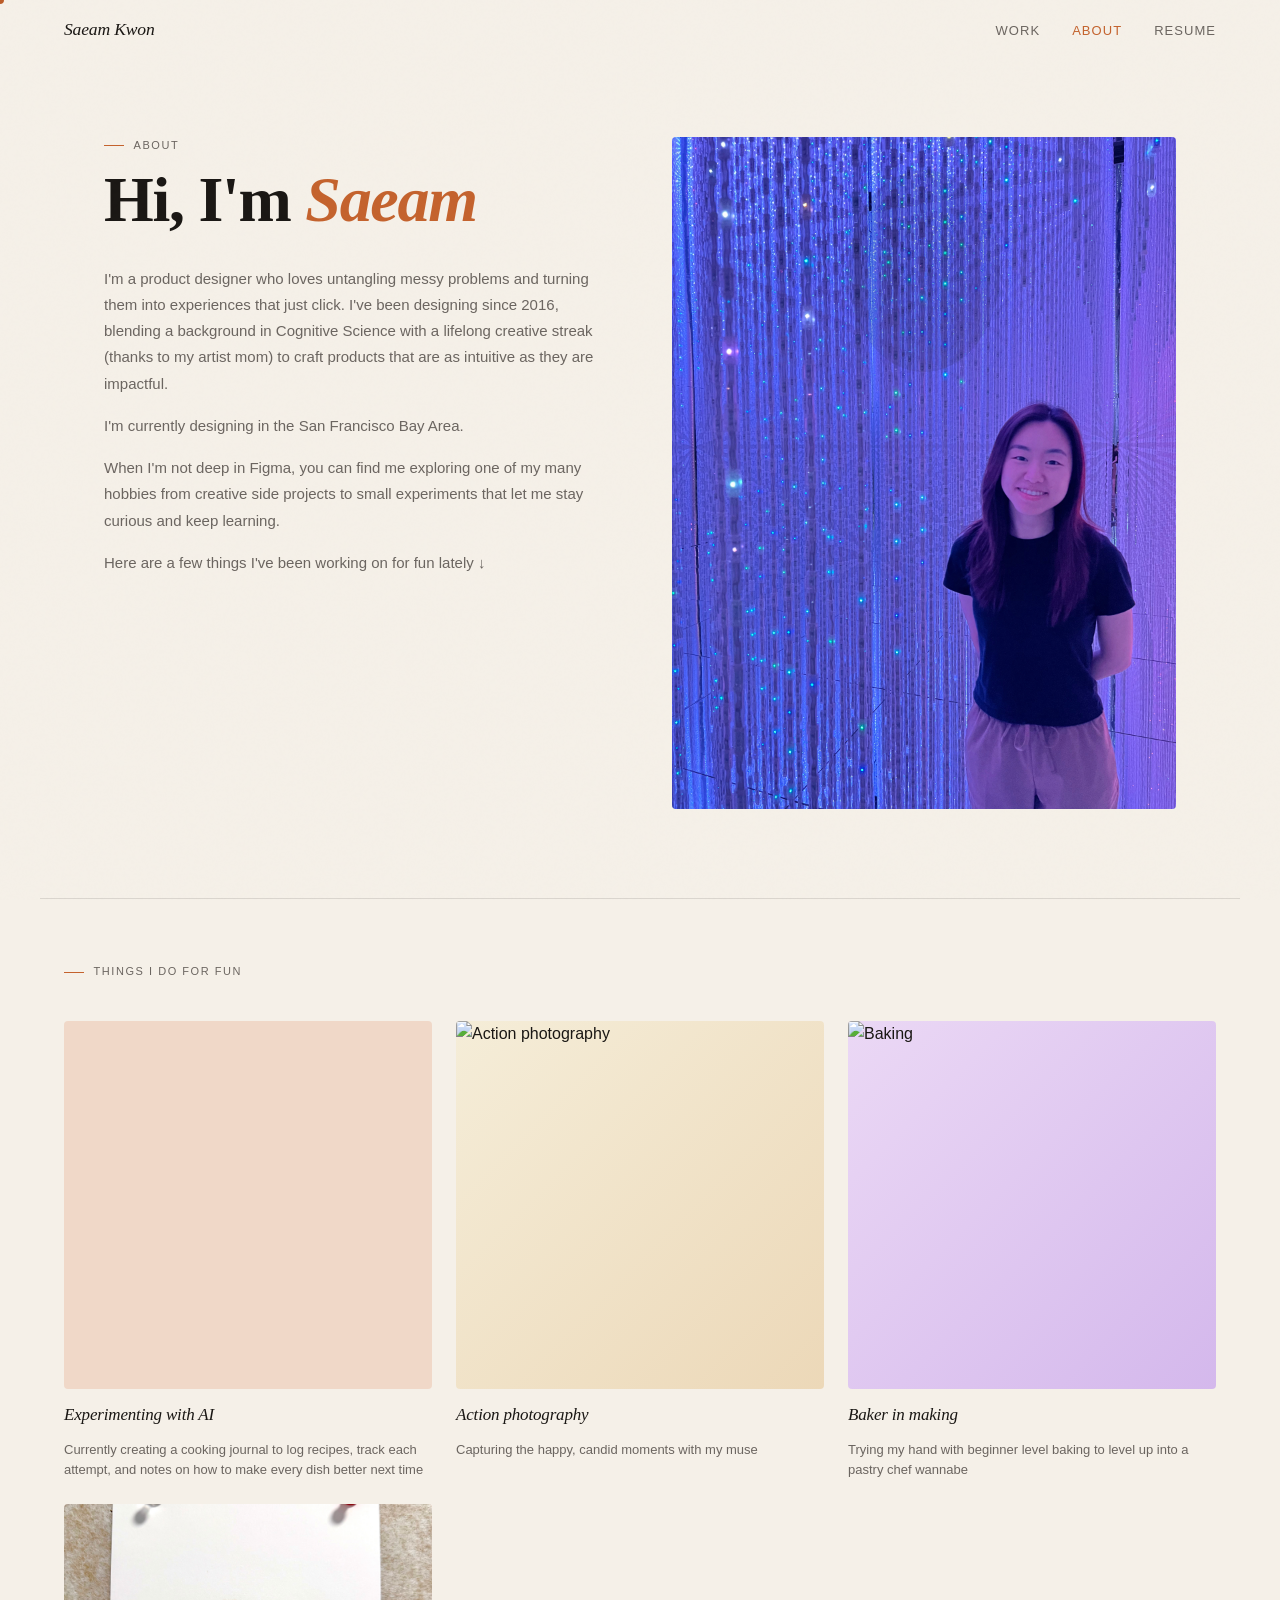
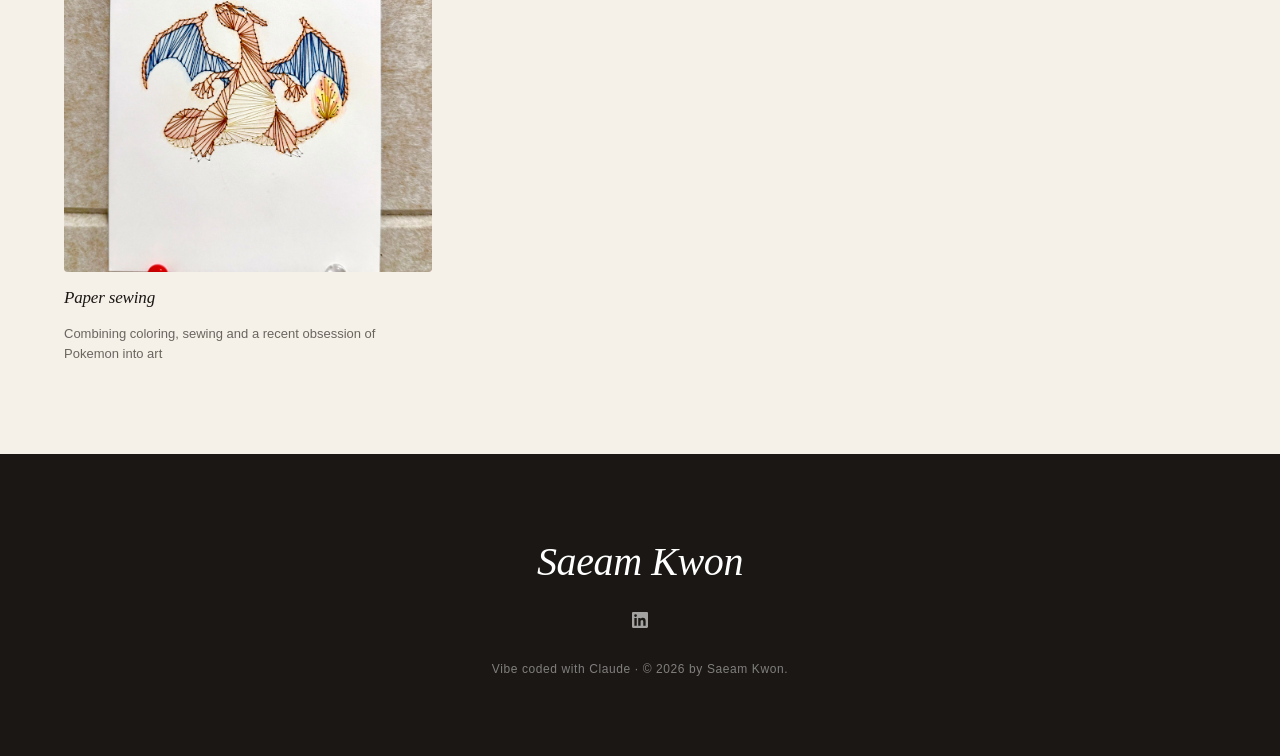
==== commit 4ae06428: "Add 'Vibe coded with Claude' to footer and remove LinkedIn text from icon Co-Authored-By: Claude Opu" ====
--- a/about/index.html
+++ b/about/index.html
@@ -96,11 +96,10 @@
 
   <footer>
     <div class="footer-name">Saeam Kwon</div>
-    <a class="footer-linkedin" href="https://linkedin.com" target="_blank">
+    <a class="footer-linkedin" href="https://www.linkedin.com/in/saeamkwon/" target="_blank">
       <svg width="16" height="16" viewBox="0 0 24 24" fill="currentColor"><path d="M20.447 20.452h-3.554v-5.569c0-1.328-.027-3.037-1.852-3.037-1.853 0-2.136 1.445-2.136 2.939v5.667H9.351V9h3.414v1.561h.046c.477-.9 1.637-1.85 3.37-1.85 3.601 0 4.267 2.37 4.267 5.455v6.286zM5.337 7.433a2.062 2.062 0 0 1-2.063-2.065 2.064 2.064 0 1 1 2.063 2.065zm1.782 13.019H3.555V9h3.564v11.452zM22.225 0H1.771C.792 0 0 .774 0 1.729v20.542C0 23.227.792 24 1.771 24h20.451C23.2 24 24 23.227 24 22.271V1.729C24 .774 23.2 0 22.222 0h.003z"/></svg>
-      LinkedIn
     </a>
-    <p class="footer-copy">© 2026 by Saeam Kwon.</p>
+    <p class="footer-copy">Vibe coded with Claude · © 2026 by Saeam Kwon.</p>
   </footer>
 
 <!-- ══════════ LIGHTBOX ══════════ -->
--- a/styles/main.css
+++ b/styles/main.css
@@ -72,8 +72,10 @@
   height: 1px; background: var(--accent);
   transition: right .25s ease;
 }
-.nav-links a:hover { color: var(--ink); }
-.nav-links a:hover::after { right: 0; }
+@media (hover: hover) {
+  .nav-links a:hover { color: var(--ink); }
+  .nav-links a:hover::after { right: 0; }
+}
 .nav-links a.active { color: var(--accent); }
 
 .hamburger {
@@ -259,13 +261,15 @@
   transition: background .2s, box-shadow .3s;
   min-height: 340px;
 }
-.work-card:hover {
-  background: #FAFAFA;
-  box-shadow: 0 12px 48px rgba(26,23,20,.08);
-  z-index: 2; position: relative;
-}
-.work-card:hover .card-arrow { transform: translate(3px,-3px); }
-.work-card:hover .card-img-inner { transform: scale(1.04); }
+@media (hover: hover) {
+  .work-card:hover {
+    background: #FAFAFA;
+    box-shadow: 0 12px 48px rgba(26,23,20,.08);
+    z-index: 2; position: relative;
+  }
+  .work-card:hover .card-arrow { transform: translate(3px,-3px); }
+  .work-card:hover .card-img-inner { transform: scale(1.04); }
+}
 
 .card-content {
   padding: clamp(1.5rem, 3vw, 2.5rem);
@@ -475,12 +479,13 @@
   z-index: 1;
   pointer-events: none;
   overflow: hidden;
+  opacity: 0;
+  animation: fadeIn .8s .3s forwards;
 }
 .cs-hero-bg-svg img {
   width: 100%;
   height: 100%;
   object-fit: cover;
-  opacity: 1;
 }
 
 .cs-hero {
@@ -1045,8 +1050,11 @@
   color: rgba(255,255,255,.6); font-size: .8125rem;
   text-decoration: none; margin-bottom: 2rem; transition: color .2s;
 }
-.footer-linkedin:hover { color: white; }
+@media (hover: hover) {
+  .footer-linkedin:hover { color: white; }
+}
 .footer-copy { font-size: .75rem; color: rgba(255,255,255,.45); letter-spacing: .05em; }
+
 
 /* ─── ANIMATIONS ────────────────────────────────────────────── */
 @keyframes fadeUp {
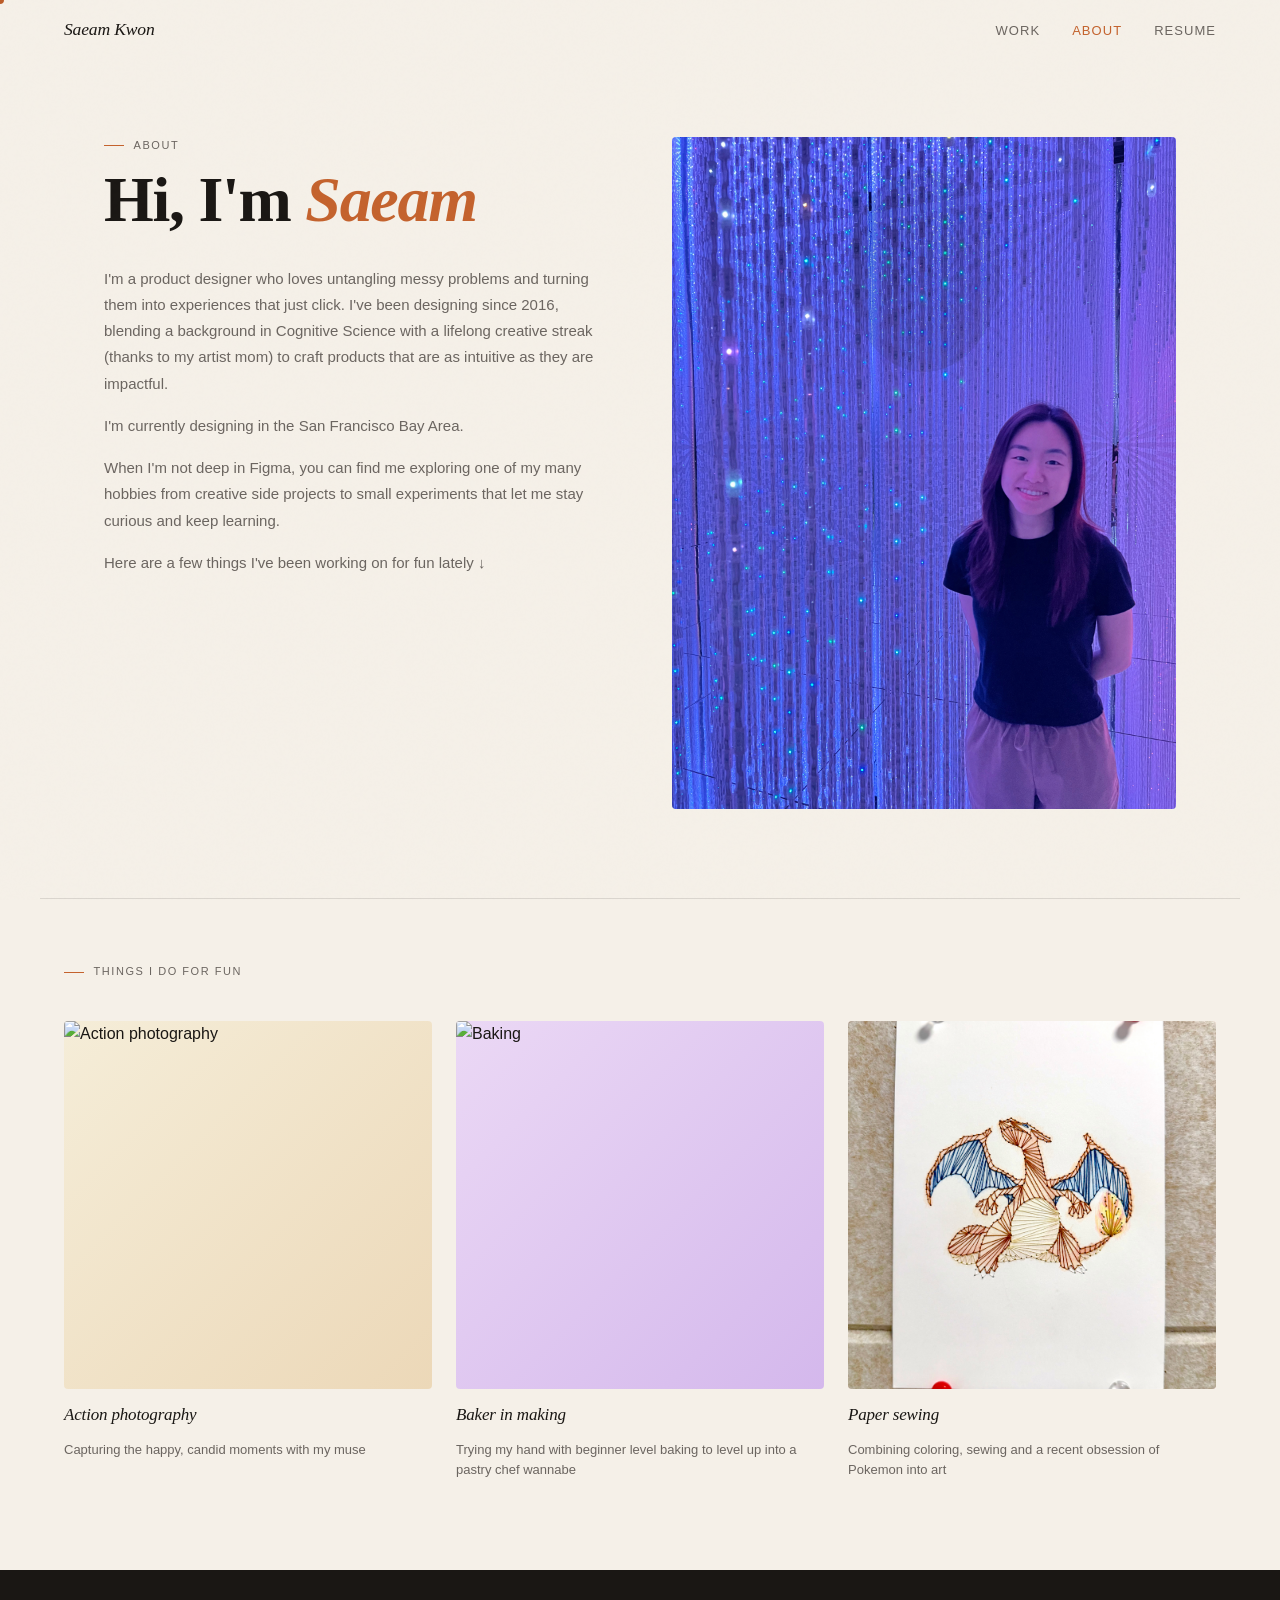
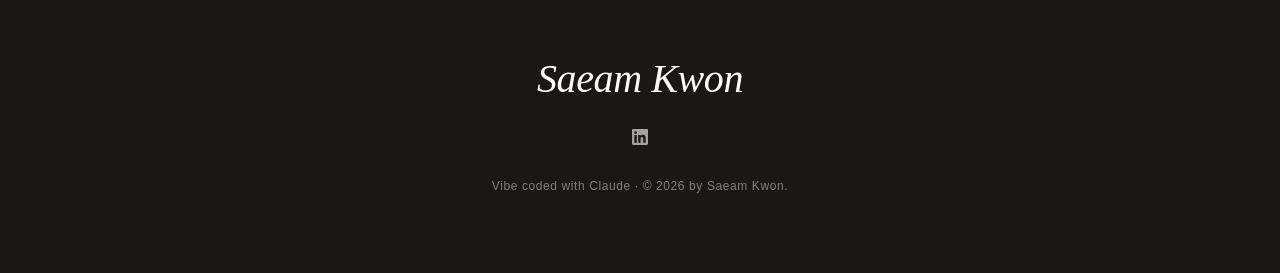
==== commit 17ed4fe3: "Remove Experimenting with AI hobby card from about page Moved side project content to the new dedica" ====
--- a/about/index.html
+++ b/about/index.html
@@ -67,12 +67,6 @@
       <div class="hobbies-grid">
 
         <div class="hobby-card reveal reveal-delay-1">
-          <div class="hobby-img c1"><video src="images/crumb-journal.mov" autoplay loop muted playsinline></video></div>
-          <div class="hobby-name">Experimenting with AI</div>
-          <div class="hobby-desc">Currently creating a cooking journal to log recipes, track each attempt, and notes on how to make every dish better next time</div>
-        </div>
-
-        <div class="hobby-card reveal reveal-delay-2">
           <div class="hobby-img c2"><img src="images/photography.jpg" alt="Action photography"></div>
           <div class="hobby-name">Action photography</div>
           <div class="hobby-desc">Capturing the happy, candid moments with my muse</div>
--- a/styles/main.css
+++ b/styles/main.css
@@ -324,6 +324,134 @@
 .work-card:nth-child(2) .card-img { background: #D8EBD8; }
 .work-card:nth-child(3) .card-img { background: #F0E4DA; }
 .work-card:nth-child(4) .card-img { background: #E4DAF0; }
+/* ─── SIDE QUESTS ──────────────────────────────────────────── */
+.side-quests-section {
+  padding: 0 0 5rem;
+  margin-top: -2rem;
+  overflow: hidden;
+  background: white;
+}
+.side-quests {
+  margin: 0;
+}
+.side-quests-header {
+  margin-bottom: 1.5rem;
+}
+.side-quests-title {
+  font-family: var(--serif);
+  font-size: clamp(1.25rem, 2.5vw, 1.75rem);
+  letter-spacing: -.01em;
+  color: var(--ink);
+}
+.side-quests-header > .side-quests-desc {
+  font-size: .9rem;
+  color: var(--mid);
+  line-height: 1.5;
+  font-weight: 300;
+  margin-top: .5rem;
+}
+.side-quests-track {
+  display: flex;
+  gap: 2.5rem;
+  overflow-x: auto;
+  scroll-snap-type: none;
+  -webkit-overflow-scrolling: touch;
+  padding-bottom: .75rem;
+  scrollbar-width: none;
+  padding-left: max(clamp(1.5rem, 5vw, 4rem), calc((100vw - 1200px) / 2));
+  padding-right: clamp(1.5rem, 5vw, 4rem);
+}
+.side-quests-track::-webkit-scrollbar {
+  display: none;
+}
+.side-quests-scroll-cue {
+  display: flex;
+  align-items: center;
+  gap: .5rem;
+  margin-top: 1.25rem;
+}
+.side-quests-scroll-cue span {
+  font-size: .625rem;
+  letter-spacing: .14em;
+  text-transform: uppercase;
+  color: var(--mid);
+}
+.scroll-line-h {
+  width: 36px;
+  height: 1px;
+  background: linear-gradient(to right, var(--mid), transparent);
+  animation: scrollPulseH 2.2s ease-in-out infinite;
+}
+@keyframes scrollPulseH {
+  0%,100% { opacity: .35; transform: scaleX(1); transform-origin: left; }
+  50%     { opacity: .9;  transform: scaleX(1.3); transform-origin: left; }
+}
+.side-quest-card {
+  flex: 0 0 520px;
+  border: 1px solid var(--line);
+  border-radius: 6px;
+  overflow: hidden;
+  text-decoration: none;
+  color: inherit;
+  background: white;
+  transition: background .2s, box-shadow .3s;
+}
+@media (hover: hover) {
+  .side-quest-card:hover {
+    background: white;
+    box-shadow: 0 8px 32px rgba(26,23,20,.08);
+  }
+  .side-quest-card:hover .side-quest-img video,
+  .side-quest-card:hover .side-quest-img img {
+    transform: scale(1.04);
+  }
+}
+.side-quest-img {
+  aspect-ratio: 3/2;
+  overflow: hidden;
+  display: flex;
+  align-items: center;
+  justify-content: center;
+}
+.side-quest-img video,
+.side-quest-img img {
+  width: 100%;
+  height: 100%;
+  object-fit: cover;
+  transition: transform .45s ease;
+}
+.side-quest-emoji {
+  font-size: 4rem;
+  display: flex;
+  align-items: center;
+  justify-content: center;
+}
+.side-quest-info {
+  padding: 1rem 1.25rem 1.25rem;
+}
+.side-quest-tag {
+  display: inline-block;
+  font-size: .625rem;
+  letter-spacing: .1em;
+  text-transform: uppercase;
+  color: var(--mid);
+  border: 1px solid var(--line);
+  border-radius: 3px;
+  padding: .2rem .5rem;
+  margin-bottom: .6rem;
+}
+.side-quest-name {
+  font-family: var(--serif);
+  font-size: 1rem;
+  letter-spacing: -.01em;
+  margin-bottom: .35rem;
+}
+.side-quest-desc {
+  font-size: .8125rem;
+  color: var(--mid);
+  line-height: 1.5;
+  font-weight: 300;
+}
 
 /* Decorative screen mockup shapes inside each card */
 .card-mockup {
@@ -1096,6 +1224,8 @@
 
   .work-card { grid-template-columns: 1fr; min-height: auto; }
   .card-img { aspect-ratio: 16/9; height: auto; }
+  .side-quest-card { flex: 0 0 340px; }
+  .side-quests { margin-top: 3rem; margin-bottom: 3rem; }
 
   .about-hero { grid-template-columns: 1fr; }
   .about-img-col { position: static; max-width: 300px; margin: 0 auto; }
